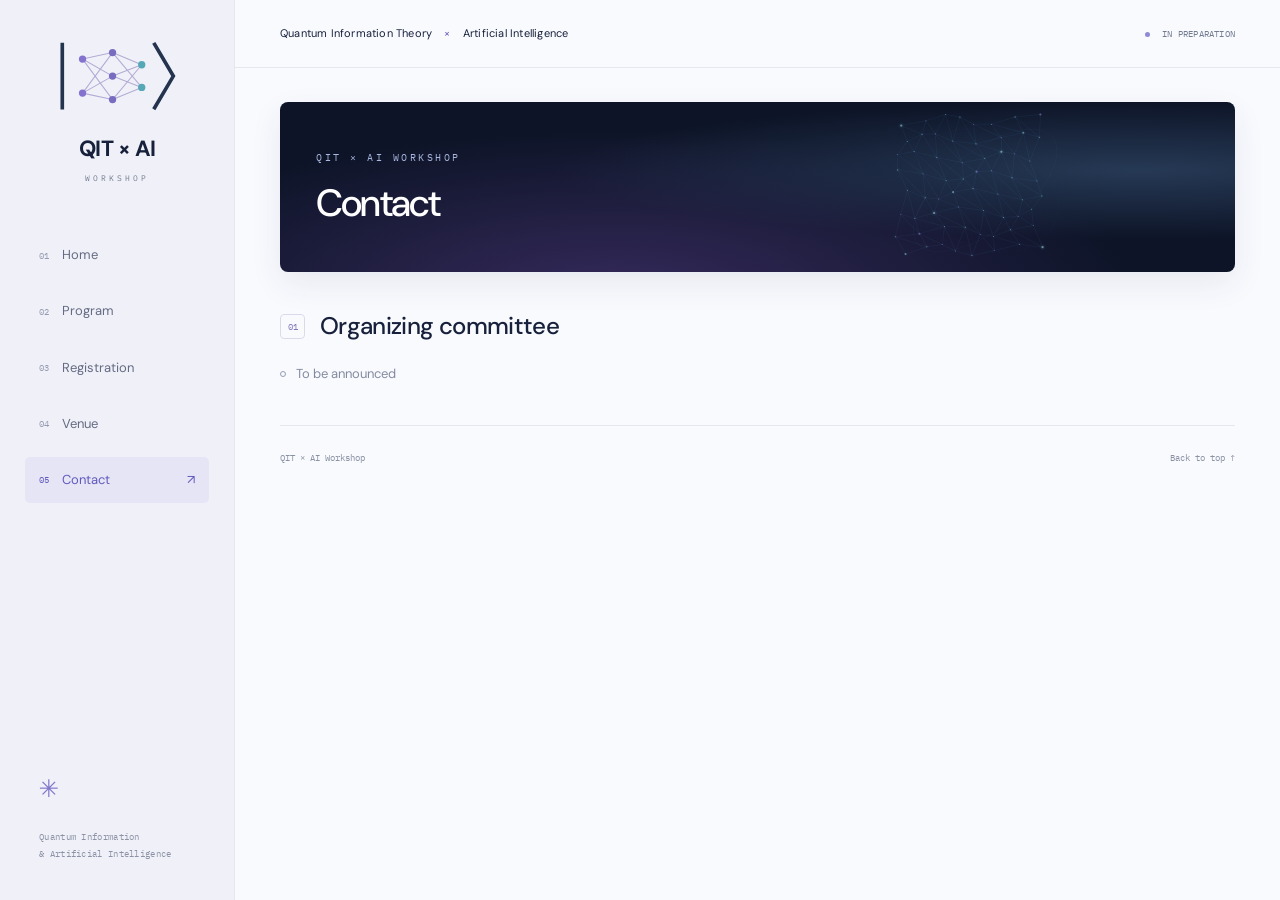
==== contact.html @ ed39ca90 "Redesign workshop site with ket logo and sidebar navigation" ====
<!doctype html>
<html lang="en">
  <head>
    <meta charset="utf-8" />
    <meta name="viewport" content="width=device-width, initial-scale=1" />
    <title>Contact — QIT × AI</title>
    <meta
      name="description"
      content="An online workshop on Quantum Information Theory in the age of AI. Dates to be announced."
    />
    <link rel="icon" href="assets/logo.svg" type="image/svg+xml" />
    <link rel="preconnect" href="https://fonts.googleapis.com" />
    <link rel="preconnect" href="https://fonts.gstatic.com" crossorigin />
    <link
      href="https://fonts.googleapis.com/css2?family=DM+Sans:wght@400;500;600;700&family=IBM+Plex+Mono:wght@400;500&display=swap"
      rel="stylesheet"
    />
    <link rel="stylesheet" href="css/styles.css" />
  </head>
  <body>
    <a class="skip-link" href="#main">Skip to content</a>
    <aside class="sidebar">
      <a class="brand" href="index.html" aria-label="QIT × AI home"
        ><img src="assets/logo.svg" alt="" width="126" height="77" /><span
          >QIT × AI<span class="brand-caption">WORKSHOP</span></span
        ></a
      >
      <nav aria-label="Primary">
        <a href="index.html"
          ><span class="nav-index">01</span>Home<span class="nav-arrow"
            >↗</span
          ></a
        ><a href="program.html"
          ><span class="nav-index">02</span>Program<span class="nav-arrow"
            >↗</span
          ></a
        ><a href="register.html"
          ><span class="nav-index">03</span>Registration<span class="nav-arrow"
            >↗</span
          ></a
        ><a href="venue.html"
          ><span class="nav-index">04</span>Venue<span class="nav-arrow"
            >↗</span
          ></a
        ><a href="contact.html" aria-current="page"
          ><span class="nav-index">05</span>Contact<span class="nav-arrow"
            >↗</span
          ></a
        >
      </nav>
      <div class="sidebar-bottom">
        <span class="tiny-orbit" aria-hidden="true">✳</span>Quantum
        Information<br />&amp; Artificial Intelligence
      </div>
    </aside>
    <div class="page-shell">
      <header class="topbar">
        <span
          >Quantum Information Theory
          <span class="top-cross">×</span> Artificial Intelligence</span
        ><span class="top-status"><i></i> In preparation</span>
      </header>
      <main id="main">
        <section class="hero subhero">
          <div class="hero-content">
            <p class="eyebrow">QIT × AI WORKSHOP</p>
            <h1>Contact</h1>
          </div>
          <svg
            class="network"
            viewBox="0 0 650 500"
            fill="none"
            aria-hidden="true"
          >
            <defs>
              <linearGradient id="wire">
                <stop stop-color="#7583f3" />
                <stop offset="1" stop-color="#5de7ed" />
              </linearGradient>
            </defs>
            <g class="network-lines">
              <path d="M125.0 66.0L194.1 52.7" />
              <path d="M125.0 66.0L142.0 110.6" />
              <path d="M125.0 66.0L183.3 90.2" />
              <path d="M194.1 52.7L249.4 34.9" />
              <path d="M194.1 52.7L183.3 90.2" />
              <path d="M194.1 52.7L220.6 89.3" />
              <path d="M249.4 34.9L289.5 42.2" />
              <path d="M249.4 34.9L220.6 89.3" />
              <path d="M249.4 34.9L269.3 109.5" />
              <path d="M289.5 42.2L327.4 62.4" />
              <path d="M289.5 42.2L269.3 109.5" />
              <path d="M289.5 42.2L334.3 117.2" />
              <path d="M327.4 62.4L377.7 62.1" />
              <path d="M327.4 62.4L334.3 117.2" />
              <path d="M327.4 62.4L405.4 99.7" />
              <path d="M377.7 62.1L444.0 41.7" />
              <path d="M377.7 62.1L405.4 99.7" />
              <path d="M377.7 62.1L467.0 86.0" />
              <path d="M444.0 41.7L514.8 35.1" />
              <path d="M444.0 41.7L467.0 86.0" />
              <path d="M444.0 41.7L512.0 98.9" />
              <path d="M514.8 35.1L512.0 98.9" />
              <path d="M142.0 110.6L183.3 90.2" />
              <path d="M142.0 110.6L114.0 147.3" />
              <path d="M142.0 110.6L161.1 138.5" />
              <path d="M183.3 90.2L220.6 89.3" />
              <path d="M183.3 90.2L161.1 138.5" />
              <path d="M183.3 90.2L224.6 155.4" />
              <path d="M220.6 89.3L269.3 109.5" />
              <path d="M220.6 89.3L224.6 155.4" />
              <path d="M220.6 89.3L295.9 169.9" />
              <path d="M269.3 109.5L334.3 117.2" />
              <path d="M269.3 109.5L295.9 169.9" />
              <path d="M269.3 109.5L359.0 158.0" />
              <path d="M334.3 117.2L405.4 99.7" />
              <path d="M334.3 117.2L359.0 158.0" />
              <path d="M334.3 117.2L405.5 139.4" />
              <path d="M405.4 99.7L467.0 86.0" />
              <path d="M405.4 99.7L405.5 139.4" />
              <path d="M405.4 99.7L442.4 145.0" />
              <path d="M467.0 86.0L512.0 98.9" />
              <path d="M467.0 86.0L442.4 145.0" />
              <path d="M467.0 86.0L485.3 165.5" />
              <path d="M512.0 98.9L485.3 165.5" />
              <path d="M114.0 147.3L161.1 138.5" />
              <path d="M114.0 147.3L115.1 190.2" />
              <path d="M114.0 147.3L186.3 201.1" />
              <path d="M161.1 138.5L224.6 155.4" />
              <path d="M161.1 138.5L186.3 201.1" />
              <path d="M161.1 138.5L250.8 220.2" />
              <path d="M224.6 155.4L295.9 169.9" />
              <path d="M224.6 155.4L250.8 220.2" />
              <path d="M224.6 155.4L298.9 215.7" />
              <path d="M295.9 169.9L359.0 158.0" />
              <path d="M295.9 169.9L298.9 215.7" />
              <path d="M295.9 169.9L336.1 195.1" />
              <path d="M359.0 158.0L405.5 139.4" />
              <path d="M359.0 158.0L336.1 195.1" />
              <path d="M359.0 158.0L377.8 192.6" />
              <path d="M405.5 139.4L442.4 145.0" />
              <path d="M405.5 139.4L377.8 192.6" />
              <path d="M405.5 139.4L435.3 212.3" />
              <path d="M442.4 145.0L485.3 165.5" />
              <path d="M442.4 145.0L435.3 212.3" />
              <path d="M442.4 145.0L505.4 221.6" />
              <path d="M485.3 165.5L505.4 221.6" />
              <path d="M115.1 190.2L186.3 201.1" />
              <path d="M115.1 190.2L142.4 247.5" />
              <path d="M115.1 190.2L192.2 268.2" />
              <path d="M186.3 201.1L250.8 220.2" />
              <path d="M186.3 201.1L192.2 268.2" />
              <path d="M186.3 201.1L229.9 271.9" />
              <path d="M250.8 220.2L298.9 215.7" />
              <path d="M250.8 220.2L229.9 271.9" />
              <path d="M250.8 220.2L270.4 252.6" />
              <path d="M298.9 215.7L336.1 195.1" />
              <path d="M298.9 215.7L270.4 252.6" />
              <path d="M298.9 215.7L326.2 242.2" />
              <path d="M336.1 195.1L377.8 192.6" />
              <path d="M336.1 195.1L326.2 242.2" />
              <path d="M336.1 195.1L395.6 258.1" />
              <path d="M377.8 192.6L435.3 212.3" />
              <path d="M377.8 192.6L395.6 258.1" />
              <path d="M377.8 192.6L464.5 273.8" />
              <path d="M435.3 212.3L505.4 221.6" />
              <path d="M435.3 212.3L464.5 273.8" />
              <path d="M435.3 212.3L519.1 263.3" />
              <path d="M505.4 221.6L519.1 263.3" />
              <path d="M142.4 247.5L192.2 268.2" />
              <path d="M142.4 247.5L123.6 314.5" />
              <path d="M142.4 247.5L163.2 325.9" />
              <path d="M192.2 268.2L229.9 271.9" />
              <path d="M192.2 268.2L163.2 325.9" />
              <path d="M192.2 268.2L217.2 310.9" />
              <path d="M229.9 271.9L270.4 252.6" />
              <path d="M229.9 271.9L217.2 310.9" />
              <path d="M229.9 271.9L285.8 294.4" />
              <path d="M270.4 252.6L326.2 242.2" />
              <path d="M270.4 252.6L285.8 294.4" />
              <path d="M270.4 252.6L355.5 303.8" />
              <path d="M326.2 242.2L395.6 258.1" />
              <path d="M326.2 242.2L355.5 303.8" />
              <path d="M326.2 242.2L411.8 323.5" />
              <path d="M395.6 258.1L464.5 273.8" />
              <path d="M395.6 258.1L411.8 323.5" />
              <path d="M395.6 258.1L452.7 320.8" />
              <path d="M464.5 273.8L519.1 263.3" />
              <path d="M464.5 273.8L452.7 320.8" />
              <path d="M464.5 273.8L490.2 300.2" />
              <path d="M519.1 263.3L490.2 300.2" />
              <path d="M123.6 314.5L163.2 325.9" />
              <path d="M123.6 314.5L108.5 377.4" />
              <path d="M123.6 314.5L176.0 369.0" />
              <path d="M163.2 325.9L217.2 310.9" />
              <path d="M163.2 325.9L176.0 369.0" />
              <path d="M163.2 325.9L246.3 349.0" />
              <path d="M217.2 310.9L285.8 294.4" />
              <path d="M217.2 310.9L246.3 349.0" />
              <path d="M217.2 310.9L304.4 350.6" />
              <path d="M285.8 294.4L355.5 303.8" />
              <path d="M285.8 294.4L304.4 350.6" />
              <path d="M285.8 294.4L346.5 371.1" />
              <path d="M355.5 303.8L411.8 323.5" />
              <path d="M355.5 303.8L346.5 371.1" />
              <path d="M355.5 303.8L383.5 376.5" />
              <path d="M411.8 323.5L452.7 320.8" />
              <path d="M411.8 323.5L383.5 376.5" />
              <path d="M411.8 323.5L431.1 357.8" />
              <path d="M452.7 320.8L490.2 300.2" />
              <path d="M452.7 320.8L431.1 357.8" />
              <path d="M452.7 320.8L495.2 346.1" />
              <path d="M490.2 300.2L495.2 346.1" />
              <path d="M108.5 377.4L176.0 369.0" />
              <path d="M108.5 377.4L137.1 426.1" />
              <path d="M108.5 377.4L196.8 405.7" />
              <path d="M176.0 369.0L246.3 349.0" />
              <path d="M176.0 369.0L196.8 405.7" />
              <path d="M176.0 369.0L240.1 399.1" />
              <path d="M246.3 349.0L304.4 350.6" />
              <path d="M246.3 349.0L240.1 399.1" />
              <path d="M246.3 349.0L277.0 417.2" />
              <path d="M304.4 350.6L346.5 371.1" />
              <path d="M304.4 350.6L277.0 417.2" />
              <path d="M304.4 350.6L323.0 430.0" />
              <path d="M346.5 371.1L383.5 376.5" />
              <path d="M346.5 371.1L323.0 430.0" />
              <path d="M346.5 371.1L385.6 416.2" />
              <path d="M383.5 376.5L431.1 357.8" />
              <path d="M383.5 376.5L385.6 416.2" />
              <path d="M383.5 376.5L456.8 398.8" />
              <path d="M431.1 357.8L495.2 346.1" />
              <path d="M431.1 357.8L456.8 398.8" />
              <path d="M431.1 357.8L520.9 406.6" />
              <path d="M495.2 346.1L520.9 406.6" />
              <path d="M137.1 426.1L196.8 405.7" />
              <path d="M196.8 405.7L240.1 399.1" />
              <path d="M240.1 399.1L277.0 417.2" />
              <path d="M277.0 417.2L323.0 430.0" />
              <path d="M323.0 430.0L385.6 416.2" />
              <path d="M385.6 416.2L456.8 398.8" />
              <path d="M456.8 398.8L520.9 406.6" />
            </g>
            <g>
              <circle cx="125.0" cy="66.0" r="3" class="node n0" />
              <circle cx="194.1" cy="52.7" r="1.5" class="node n1" />
              <circle cx="249.4" cy="34.9" r="1.5" class="node n2" />
              <circle cx="289.5" cy="42.2" r="1.5" class="node n0" />
              <circle cx="327.4" cy="62.4" r="1.5" class="node n1" />
              <circle cx="377.7" cy="62.1" r="1.5" class="node n2" />
              <circle cx="444.0" cy="41.7" r="1.5" class="node n0" />
              <circle cx="514.8" cy="35.1" r="3" class="node n1" />
              <circle cx="142.0" cy="110.6" r="1.5" class="node n2" />
              <circle cx="183.3" cy="90.2" r="1.5" class="node n0" />
              <circle cx="220.6" cy="89.3" r="1.5" class="node n1" />
              <circle cx="269.3" cy="109.5" r="1.5" class="node n2" />
              <circle cx="334.3" cy="117.2" r="1.5" class="node n0" />
              <circle cx="405.4" cy="99.7" r="1.5" class="node n1" />
              <circle cx="467.0" cy="86.0" r="3" class="node n2" />
              <circle cx="512.0" cy="98.9" r="1.5" class="node n0" />
              <circle cx="114.0" cy="147.3" r="1.5" class="node n1" />
              <circle cx="161.1" cy="138.5" r="1.5" class="node n2" />
              <circle cx="224.6" cy="155.4" r="1.5" class="node n0" />
              <circle cx="295.9" cy="169.9" r="1.5" class="node n1" />
              <circle cx="359.0" cy="158.0" r="1.5" class="node n2" />
              <circle cx="405.5" cy="139.4" r="3" class="node n0" />
              <circle cx="442.4" cy="145.0" r="1.5" class="node n1" />
              <circle cx="485.3" cy="165.5" r="1.5" class="node n2" />
              <circle cx="115.1" cy="190.2" r="1.5" class="node n0" />
              <circle cx="186.3" cy="201.1" r="1.5" class="node n1" />
              <circle cx="250.8" cy="220.2" r="1.5" class="node n2" />
              <circle cx="298.9" cy="215.7" r="1.5" class="node n0" />
              <circle cx="336.1" cy="195.1" r="3" class="node n1" />
              <circle cx="377.8" cy="192.6" r="1.5" class="node n2" />
              <circle cx="435.3" cy="212.3" r="1.5" class="node n0" />
              <circle cx="505.4" cy="221.6" r="1.5" class="node n1" />
              <circle cx="142.4" cy="247.5" r="1.5" class="node n2" />
              <circle cx="192.2" cy="268.2" r="1.5" class="node n0" />
              <circle cx="229.9" cy="271.9" r="1.5" class="node n1" />
              <circle cx="270.4" cy="252.6" r="3" class="node n2" />
              <circle cx="326.2" cy="242.2" r="1.5" class="node n0" />
              <circle cx="395.6" cy="258.1" r="1.5" class="node n1" />
              <circle cx="464.5" cy="273.8" r="1.5" class="node n2" />
              <circle cx="519.1" cy="263.3" r="1.5" class="node n0" />
              <circle cx="123.6" cy="314.5" r="1.5" class="node n1" />
              <circle cx="163.2" cy="325.9" r="1.5" class="node n2" />
              <circle cx="217.2" cy="310.9" r="3" class="node n0" />
              <circle cx="285.8" cy="294.4" r="1.5" class="node n1" />
              <circle cx="355.5" cy="303.8" r="1.5" class="node n2" />
              <circle cx="411.8" cy="323.5" r="1.5" class="node n0" />
              <circle cx="452.7" cy="320.8" r="1.5" class="node n1" />
              <circle cx="490.2" cy="300.2" r="1.5" class="node n2" />
              <circle cx="108.5" cy="377.4" r="1.5" class="node n0" />
              <circle cx="176.0" cy="369.0" r="3" class="node n1" />
              <circle cx="246.3" cy="349.0" r="1.5" class="node n2" />
              <circle cx="304.4" cy="350.6" r="1.5" class="node n0" />
              <circle cx="346.5" cy="371.1" r="1.5" class="node n1" />
              <circle cx="383.5" cy="376.5" r="1.5" class="node n2" />
              <circle cx="431.1" cy="357.8" r="1.5" class="node n0" />
              <circle cx="495.2" cy="346.1" r="1.5" class="node n1" />
              <circle cx="137.1" cy="426.1" r="3" class="node n2" />
              <circle cx="196.8" cy="405.7" r="1.5" class="node n0" />
              <circle cx="240.1" cy="399.1" r="1.5" class="node n1" />
              <circle cx="277.0" cy="417.2" r="1.5" class="node n2" />
              <circle cx="323.0" cy="430.0" r="1.5" class="node n0" />
              <circle cx="385.6" cy="416.2" r="1.5" class="node n1" />
              <circle cx="456.8" cy="398.8" r="1.5" class="node n2" />
              <circle cx="520.9" cy="406.6" r="3" class="node n0" />
            </g>
            <ellipse
              cx="360"
              cy="248"
              rx="240"
              ry="110"
              transform="rotate(-38 360 248)"
              class="network-orbit"
            />
            <ellipse
              cx="360"
              cy="248"
              rx="215"
              ry="160"
              transform="rotate(26 360 248)"
              class="network-orbit second"
            />
          </svg>
        </section>
        <section class="section">
          <div class="section-title">
            <span class="section-index">01</span>
            <h2>Organizing committee</h2>
          </div>
          <p class="pending">
            <span class="pending-dot"></span>To be announced
          </p>
        </section>
      </main>
      <footer>
        <span>QIT × AI Workshop</span><a href="#main">Back to top ↑</a>
      </footer>
    </div>
    <script src="js/main.js"></script>
  </body>
</html>
---- css/styles.css ----
:root {
  --ink: #18213c;
  --muted: #737c91;
  --purple: #6259bd;
  --line: #e5e7ef;
  --sans: "DM Sans", Arial, sans-serif;
  --mono: "IBM Plex Mono", monospace;
}
* {
  box-sizing: border-box;
}
html {
  scroll-padding-top: 85px;
}
body {
  margin: 0;
  background: #f9fafe;
  color: var(--ink);
  font: 15px/1.7 var(--sans);
  -webkit-font-smoothing: antialiased;
}
a {
  color: inherit;
  text-decoration: none;
}
a:focus-visible {
  outline: 3px solid #8578ed;
  outline-offset: 5px;
}
::selection {
  background: #c9c4fa;
  color: #131c37;
}
h1,
h2,
h3,
p {
  margin: 0;
}
h1,
h2,
h3 {
  line-height: 1.2;
}
h2 {
  font-size: 24px;
  font-weight: 500;
  letter-spacing: -0.65px;
}
h3 {
  font-size: 17px;
  font-weight: 500;
  letter-spacing: -0.3px;
}
.skip-link {
  position: fixed;
  top: -100px;
  left: 20px;
  z-index: 50;
  background: var(--purple);
  color: white;
  padding: 12px;
}
.skip-link:focus {
  top: 10px;
}
.sidebar {
  position: fixed;
  inset: 0 auto 0 0;
  width: 235px;
  background: #f0f1f8;
  border-right: 1px solid var(--line);
  padding: 38px 25px;
  display: flex;
  flex-direction: column;
  z-index: 30;
}
.brand {
  display: flex;
  align-items: center;
  gap: 15px;
  flex-direction: column;
  font-size: 22px;
  font-weight: 700;
  letter-spacing: -0.5px;
  text-align: center;
}
.brand img {
  width: 90px;
  height: 90px;
}
.brand-caption {
  display: block;
  font: 8px/1.5 var(--mono);
  letter-spacing: 3px;
  margin-top: 5px;
  color: var(--muted);
}
nav {
  margin-top: 48px;
  display: flex;
  flex-direction: column;
  gap: 10px;
}
nav a {
  display: flex;
  align-items: center;
  gap: 13px;
  padding: 12px 14px;
  border-radius: 5px;
  font-size: 13px;
  color: #646b83;
}
.nav-index {
  font: 9px/1 var(--mono);
  color: #969bb1;
}
.nav-arrow {
  margin-left: auto;
  opacity: 0;
  color: var(--purple);
}
nav a[aria-current] {
  background: #e5e5f5;
  color: var(--purple);
}
nav a[aria-current] .nav-index {
  color: var(--purple);
}
nav a[aria-current] .nav-arrow,
nav a:hover .nav-arrow {
  opacity: 1;
}
nav a:hover {
  background: #e9eaf4;
}
.sidebar-bottom {
  font: 9px/1.9 var(--mono);
  color: #8c93a6;
  letter-spacing: 0.3px;
  margin-top: auto;
  padding-left: 14px;
}
.tiny-orbit {
  display: block;
  color: #8177ca;
  font-size: 32px;
  margin-bottom: 12px;
}
.page-shell {
  margin-left: 235px;
}
.topbar {
  height: 68px;
  border-bottom: 1px solid var(--line);
  display: flex;
  align-items: center;
  justify-content: space-between;
  padding: 0 45px;
  font-size: 11px;
  letter-spacing: 0.2px;
  background: #f9fafe;
  gap: 20px;
}
.top-cross {
  color: var(--purple);
  padding-inline: 9px;
}
.top-status {
  color: var(--muted);
  font: 9px/1.5 var(--mono);
  white-space: nowrap;
  text-transform: uppercase;
}
.top-status i,
.hero-meta i {
  display: inline-block;
  width: 5px;
  height: 5px;
  border-radius: 50%;
  background: #8f89d6;
  margin-right: 7px;
  vertical-align: middle;
}
main {
  max-width: 1400px;
  margin: auto;
  padding: 34px 45px 0;
}
.hero {
  position: relative;
  isolation: isolate;
  overflow: hidden;
  min-height: 460px;
  border-radius: 8px;
  background:
    radial-gradient(ellipse at 90% 40%, #263955 0, transparent 48%),
    radial-gradient(ellipse at 35% 110%, #34295a 0, transparent 60%), #0d1427;
  color: #fff;
  box-shadow: 0 12px 32px #1b2b5615;
  display: flex;
  align-items: center;
  padding: 54px 45px;
}
.hero:after {
  content: "";
  position: absolute;
  inset: 0;
  z-index: -1;
  background-image: radial-gradient(#a7c9ff55 0.65px, transparent 0.65px);
  background-size: 36px 36px;
  opacity: 0.18;
  mask-image: linear-gradient(to right, transparent, #000);
}
.hero-content {
  position: relative;
  z-index: 2;
}
.eyebrow {
  font: 10px/1.5 var(--mono);
  letter-spacing: 2.5px;
  color: #a9b8e0;
  margin-bottom: 27px;
}
h1 {
  font-size: clamp(34px, 3.5vw, 58px);
  line-height: 1.13;
  letter-spacing: -1.8px;
  font-weight: 500;
}
h1 > span {
  background: linear-gradient(100deg, #b9b6ff, #8bd9ee);
  background-clip: text;
  -webkit-background-clip: text;
  color: transparent;
}
.hero-meta {
  display: flex;
  gap: 22px;
  margin-top: 27px;
  color: #b9c5dc;
  font: 10px/1.5 var(--mono);
}
.hero-meta > span + span {
  border-left: 1px solid #7788aa50;
  padding-left: 22px;
}
.hero-meta i {
  background: #7fe1e3;
  box-shadow: 0 0 9px #77e1ea;
}
.hero-link {
  display: inline-flex;
  gap: 60px;
  align-items: center;
  border: 1px solid #8a97ba65;
  border-radius: 4px;
  padding: 10px 17px;
  margin-top: 30px;
  font-size: 12px;
  background: #ffffff08;
}
.hero-link:hover {
  background: #ffffff18;
  border-color: #acbeed;
}
.hero-link span {
  font-size: 19px;
  line-height: 1;
}
.network {
  position: absolute;
  width: 63%;
  height: 105%;
  right: -10%;
  top: 0;
  z-index: 0;
  opacity: 0.7;
  mask-image: linear-gradient(to right, transparent 0, #000 38%);
}
.network-lines {
  stroke: url(#wire);
  stroke-width: 0.7;
  opacity: 0.48;
}
.node {
  fill: #90e7f2;
}
.node.n0 {
  filter: drop-shadow(0 0 4px #6ddef6);
  fill: #d2fbff;
}
.node.n1 {
  fill: #9c9bff;
}
.network-orbit {
  stroke: #a0a6fc;
  stroke-width: 0.65;
  opacity: 0.25;
}
.network-orbit.second {
  stroke: #70e2df;
  stroke-dasharray: 2 8;
  opacity: 0.45;
}
.hero-coordinate {
  position: absolute;
  right: 28px;
  bottom: 25px;
  font: 12px/1 var(--mono);
  color: #a0b5e6;
  letter-spacing: 3px;
  opacity: 0.6;
}
.section {
  padding: 40px 0;
  border-bottom: 1px solid var(--line);
}
.section-title {
  display: flex;
  gap: 15px;
  align-items: center;
  margin-bottom: 22px;
}
.section-index {
  font: 9px/1.5 var(--mono);
  color: #8279bc;
  border: 1px solid #ddd9ed;
  border-radius: 4px;
  width: 25px;
  height: 25px;
  display: grid;
  place-items: center;
}
.about {
  display: grid;
  grid-template-columns: 1fr 1.55fr;
  gap: 30px;
  align-items: start;
  padding-block: 42px;
}
.about .section-title {
  margin: 0;
}
.about p {
  max-width: 650px;
  color: #606b83;
  font-size: 14px;
  line-height: 1.9;
}
.topic-grid {
  display: grid;
  grid-template-columns: repeat(3, minmax(0, 1fr));
  gap: 16px;
}
.topic-grid article {
  background: linear-gradient(145deg, #fff, #f1f2fb);
  border: 1px solid #e4e6f1;
  border-radius: 6px;
  padding: 23px;
  position: relative;
  overflow: hidden;
  transition:
    transform 0.25s,
    box-shadow 0.25s,
    border-color 0.25s;
}
.topic-grid article:hover {
  transform: translateY(-4px);
  box-shadow: 0 12px 26px #35376b0e;
  border-color: #c6c1e9;
}
.topic-icon {
  display: flex;
  align-items: center;
  justify-content: center;
  width: 44px;
  height: 44px;
  background: #edeafa;
  color: #7262bc;
  border-radius: 7px;
  font:
    32px/1 Georgia,
    serif;
  margin-bottom: 24px;
}
.topic-grid article:nth-child(2) .topic-icon {
  background: #e5f2f6;
  color: #448eaa;
}
.topic-grid article:nth-child(3) .topic-icon {
  background: #e7ecfa;
  color: #5469af;
}
.topic-icon.infinity {
  font-size: 37px;
}
.topic-sub {
  display: block;
  margin-top: 8px;
  font-size: 11px;
  color: #7b8399;
}
.people-grid {
  display: grid;
  grid-template-columns: 1fr 1fr;
  gap: 35px;
}
.people-grid h2 {
  font-size: 21px;
}
.pending {
  display: flex;
  align-items: center;
  gap: 10px;
  color: #838ba0;
  font-size: 13px;
}
.pending-dot {
  display: inline-block;
  width: 6px;
  height: 6px;
  border: 1px solid #969cb5;
  border-radius: 50%;
}
.people {
  padding-block: 34px 42px;
}
.subhero {
  min-height: 280px;
}
.subhero h1 {
  font-size: 56px;
}
.subhero .network {
  right: 0;
  width: 55%;
  opacity: 0.5;
}
.hero-summary {
  font-size: 13px;
  color: #a4b3d1;
  margin-top: 20px;
}
.empty-state {
  border: 1px dashed #d9dce9;
  border-radius: 8px;
  background: #f2f3fa;
  padding: 45px;
  text-align: center;
  color: #8a91a5;
}
.empty-symbol {
  display: block;
  font-size: 26px;
  color: #867ac0;
  margin-bottom: 10px;
}
.empty-state p {
  font-size: 14px;
}
.detail-list > div {
  display: flex;
  justify-content: space-between;
  gap: 30px;
  padding: 18px 0;
  border-bottom: 1px solid var(--line);
  font-size: 14px;
}
.detail-list > div:last-child {
  border: 0;
}
.detail-list > div > span:last-child {
  font-size: 12px;
  color: var(--muted);
}
footer {
  max-width: 1400px;
  padding: 25px 45px;
  margin: auto;
  display: flex;
  justify-content: space-between;
  color: #8a91a3;
  font: 9px/1.6 var(--mono);
}
footer a:hover {
  color: var(--purple);
}
.motion-enabled .hero-content {
  animation: enter 0.65s ease-out;
}
.motion-enabled .network {
  animation: enter 1.2s ease-out;
}
@keyframes enter {
  from {
    opacity: 0;
    transform: translateY(10px);
  }
  to {
    opacity: 1;
    transform: translateY(0);
  }
}
@media (min-width: 1600px) {
  .hero {
    min-height: 520px;
  }
  h1 {
    font-size: 64px;
  }
}
@media (max-width: 1150px) {
  .sidebar {
    width: 195px;
    padding-inline: 18px;
  }
  .page-shell {
    margin-left: 195px;
  }
  main {
    padding: 25px 28px 0;
  }
  .topbar {
    padding-inline: 28px;
  }
  .hero {
    padding: 40px 30px;
    min-height: 420px;
  }
  .about {
    grid-template-columns: 1fr;
    gap: 18px;
  }
  .topic-grid article {
    padding: 20px 16px;
  }
  .topic-grid h3 {
    font-size: 15px;
  }
  .people-grid h2 {
    font-size: 18px;
  }
  footer {
    padding-inline: 28px;
  }
}
@media (max-width: 800px) {
  .sidebar {
    position: relative;
    width: 100%;
    padding: 14px 24px;
    flex-direction: row;
    align-items: center;
    justify-content: space-between;
    gap: 20px;
    border-right: 0;
    border-bottom: 1px solid var(--line);
  }
  .brand {
    flex-direction: row;
    text-align: left;
    font-size: 17px;
    gap: 10px;
  }
  .brand img {
    width: 53px;
    height: 53px;
  }
  .brand-caption {
    font-size: 6px;
    letter-spacing: 2px;
    margin-top: 2px;
  }
  nav {
    flex-direction: row;
    margin: 0;
    gap: 5px;
  }
  nav a {
    padding: 9px 10px;
    font-size: 11px;
    gap: 0;
  }
  .nav-index,
  .nav-arrow,
  .sidebar-bottom {
    display: none;
  }
  .page-shell {
    margin: 0;
  }
  .topbar {
    height: 42px;
    font-size: 9px;
  }
  .top-status {
    font-size: 8px;
  }
  .hero {
    min-height: 400px;
  }
  h1 {
    font-size: 44px;
  }
  .network {
    width: 70%;
    right: -17%;
    opacity: 0.5;
  }
  .hero-content {
    max-width: 100%;
  }
  .topic-grid {
    gap: 10px;
  }
  .topic-sub {
    font-size: 10px;
  }
  .people-grid {
    gap: 20px;
  }
}
@media (max-width: 560px) {
  .sidebar {
    padding: 12px 16px;
    gap: 12px;
    flex-wrap: wrap;
  }
  .brand img {
    width: 48px;
    height: 48px;
  }
  .brand {
    font-size: 16px;
  }
  .brand-caption {
    font-size: 6px;
  }
  nav a {
    font-size: 10px;
    padding: 9px 7px;
  }
  .topbar {
    padding-inline: 18px;
  }
  .topbar > span:first-child {
    font-size: 8px;
  }
  .top-cross {
    padding-inline: 3px;
  }
  .top-status {
    display: none;
  }
  main {
    padding: 17px 16px 0;
  }
  .hero {
    min-height: 370px;
    padding: 34px 24px;
    border-radius: 8px;
    align-items: start;
  }
  .eyebrow {
    font-size: 8px;
    letter-spacing: 2px;
    margin-bottom: 25px;
  }
  h1 {
    font-size: clamp(29px, 7.6vw, 42px);
    letter-spacing: -1px;
  }
  .network {
    width: 95%;
    height: 90%;
    top: 30%;
    right: -30%;
    opacity: 0.35;
    mask-image: linear-gradient(to right, transparent, #000 70%);
  }
  .hero-meta {
    font-size: 9px;
    gap: 15px;
    margin-top: 24px;
  }
  .hero-meta > span + span {
    padding-left: 15px;
  }
  .hero-link {
    font-size: 11px;
    margin-top: 25px;
  }
  .hero-coordinate {
    font-size: 9px;
    right: 17px;
    bottom: 20px;
  }
  .section {
    padding-block: 30px;
  }
  .section-title {
    gap: 11px;
    margin-bottom: 19px;
  }
  h2 {
    font-size: 21px;
  }
  .about {
    gap: 15px;
  }
  .about p {
    font-size: 13px;
  }
  .topic-grid {
    grid-template-columns: 1fr;
    gap: 12px;
  }
  .topic-grid article {
    padding: 20px 20px 20px 85px;
    min-height: 95px;
    display: flex;
    flex-direction: column;
    justify-content: center;
  }
  .topic-icon {
    position: absolute;
    left: 20px;
    top: 24px;
    width: 43px;
    height: 43px;
    margin: 0;
  }
  .topic-grid h3 {
    font-size: 16px;
  }
  .topic-sub {
    font-size: 11px;
    margin-top: 5px;
  }
  .people-grid {
    grid-template-columns: 1fr;
    gap: 0;
  }
  .people-grid h2 {
    font-size: 21px;
  }
  .subhero {
    min-height: 230px;
    align-items: center;
  }
  .subhero h1 {
    font-size: 42px;
  }
  .subhero .eyebrow {
    margin-bottom: 20px;
  }
  .hero-summary {
    font-size: 11px;
    max-width: 260px;
  }
  .subhero .network {
    width: 90%;
    right: -20%;
    top: 0;
    height: 100%;
  }
  .empty-state {
    padding: 32px;
  }
  .detail-list > div {
    font-size: 13px;
  }
  footer {
    padding: 23px 16px;
    font-size: 8px;
  }
}
@media (max-width: 370px) {
  .sidebar {
    gap: 8px;
  }
  nav {
    width: 100%;
    justify-content: space-between;
    border-top: 1px solid var(--line);
    padding-top: 6px;
  }
  nav a {
    padding: 8px 14px;
  }
  .hero {
    padding-inline: 20px;
  }
  .hero h1 {
    font-size: 28px;
  }
}
@media (prefers-reduced-motion: reduce) {
  *,
  *::before,
  *::after {
    animation: none !important;
    transition: none !important;
    scroll-behavior: auto !important;
  }
}

/* Selected ket/network identity and compact page headers. */
.brand img {
  width: 126px;
  height: 77px;
}
.hero {
  min-height: 300px;
  padding: 30px 36px;
}
.hero h1 {
  font-size: clamp(32px, 2.8vw, 44px);
  line-height: 1.12;
}
.hero .eyebrow {
  margin-bottom: 17px;
}
.hero-meta {
  margin-top: 19px;
}
.hero-link {
  margin-top: 18px;
  padding: 7px 15px;
}
.subhero {
  min-height: 170px;
  padding-block: 27px;
}
.subhero h1 {
  font-size: 38px;
}
.hero-summary {
  margin-top: 12px;
}
@media (min-width: 1600px) {
  .hero {
    min-height: 330px;
  }
  .subhero {
    min-height: 180px;
  }
}
@media (max-width: 800px) {
  .brand img {
    width: 72px;
    height: 44px;
  }
  .sidebar {
    flex-wrap: wrap;
    gap: 12px;
  }
  nav {
    flex-wrap: wrap;
  }
  .hero {
    min-height: 270px;
  }
  .subhero {
    min-height: 160px;
  }
}
@media (max-width: 560px) {
  .brand img {
    width: 66px;
    height: 41px;
  }
  nav {
    width: 100%;
    justify-content: space-between;
    gap: 2px;
    border-top: 1px solid var(--line);
    padding-top: 5px;
  }
  nav a {
    padding: 8px 4px;
    font-size: 10px;
  }
  .hero {
    min-height: 250px;
    padding: 25px 22px;
  }
  .hero h1 {
    font-size: clamp(27px, 7.4vw, 36px);
  }
  .hero .eyebrow {
    margin-bottom: 15px;
  }
  .subhero {
    min-height: 140px;
  }
  .subhero h1 {
    font-size: 32px;
  }
  .hero-summary {
    font-size: 10px;
  }
  .hero-coordinate {
    display: none;
  }
}

/* Compact topics; homepage emphasis and confirmed participation details. */
.topic-grid {
  gap: 12px;
}
.topic-grid article {
  display: flex;
  flex-direction: row;
  align-items: center;
  gap: 14px;
  padding: 19px 18px;
  min-height: 82px;
}
.topic-icon {
  position: static;
  flex: 0 0 38px;
  width: 38px;
  height: 38px;
  margin: 0;
  border-radius: 7px;
}
.topic-icon svg {
  width: 24px;
  height: 24px;
}
.topic-grid h3 {
  font-size: 15px;
  line-height: 1.4;
}
.hero-home {
  min-height: 410px;
  padding: 38px 40px;
}
.hero-home h1 {
  font-size: clamp(36px, 3.3vw, 50px);
}
.hero-home .hero-meta {
  display: flex;
  flex-wrap: wrap;
  align-items: center;
  gap: 20px;
  margin-top: 25px;
}
.date-badge {
  display: flex;
  align-items: center;
  gap: 12px;
  padding: 13px 17px;
  border: 1px solid #9497db75;
  border-radius: 6px;
  background: #9297eb18;
}
.date-badge > svg {
  width: 25px;
  height: 25px;
  color: #a9c9f4;
  flex: none;
}
.date-badge small {
  display: block;
  color: #b7c2e3;
  font: 8px/1.4 var(--mono);
  letter-spacing: 1.4px;
  margin-bottom: 4px;
}
.date-badge strong {
  color: #f2f3ff;
  font: 500 18px/1.3 var(--sans);
}
.event-badges {
  display: flex;
  flex-direction: column;
  gap: 7px;
  font: 11px/1.4 var(--sans);
  color: #b5d7df;
}
.hero-home .hero-link {
  background: #dddafa;
  color: #242344;
  border-color: #dddafa;
  font-weight: 500;
  padding: 10px 18px;
}
.hero-home .hero-link:hover {
  background: #f1efff;
  border-color: #f1efff;
}
.detail-list > div > .confirmed-value {
  color: #5d539f;
  font-weight: 500;
}
@media (max-width: 1150px) {
  .topic-grid {
    grid-template-columns: repeat(2, minmax(0, 1fr));
  }
  .hero-home {
    padding: 32px;
  }
}
@media (max-width: 560px) {
  .topic-grid {
    grid-template-columns: 1fr;
    gap: 9px;
  }
  .topic-grid article {
    min-height: 67px;
    padding: 13px 16px;
    gap: 12px;
    justify-content: flex-start;
  }
  .topic-grid h3 {
    font-size: 14px;
  }
  .hero-home {
    min-height: 370px;
    padding: 27px 22px;
  }
  .hero-home h1 {
    font-size: clamp(27px, 7.4vw, 36px);
  }
  .hero-home .hero-meta {
    margin-top: 22px;
    gap: 14px;
  }
  .date-badge {
    padding: 11px 13px;
  }
  .date-badge strong {
    font-size: 16px;
  }
  .event-badges {
    flex-direction: row;
    flex-wrap: wrap;
    gap: 14px;
    width: 100%;
    font-size: 10px;
  }
  .detail-list > div {
    align-items: baseline;
    gap: 15px;
  }
  .detail-list > div > span:last-child {
    text-align: right;
  }
}

.about-copy p + p {
  margin-top: 18px;
}

/* Larger homepage title treatment. */
.hero-home {
  min-height: 480px;
  padding: 44px;
}
.hero-home h1 {
  font-size: clamp(42px, 3.9vw, 60px);
}
.hero-home .eyebrow {
  font-size: 11px;
}
.hero-home .date-badge strong {
  font-size: 20px;
}
.hero-home .date-badge small {
  font-size: 9px;
}
.hero-home .hero-link {
  font-size: 14px;
  padding: 12px 20px;
}
@media (max-width: 800px) {
  .hero-home {
    padding: 36px;
    min-height: 430px;
  }
  .hero-home h1 {
    font-size: clamp(38px, 5.8vw, 48px);
  }
}
@media (max-width: 560px) {
  .hero-home {
    padding: 30px 22px;
    min-height: 400px;
  }
  .hero-home h1 {
    font-size: clamp(29px, 8vw, 40px);
  }
  .hero-home .eyebrow {
    font-size: 9px;
  }
  .hero-home .date-badge strong {
    font-size: 18px;
  }
  .hero-home .date-badge small {
    font-size: 8px;
  }
  .hero-home .hero-link {
    font-size: 13px;
  }
}
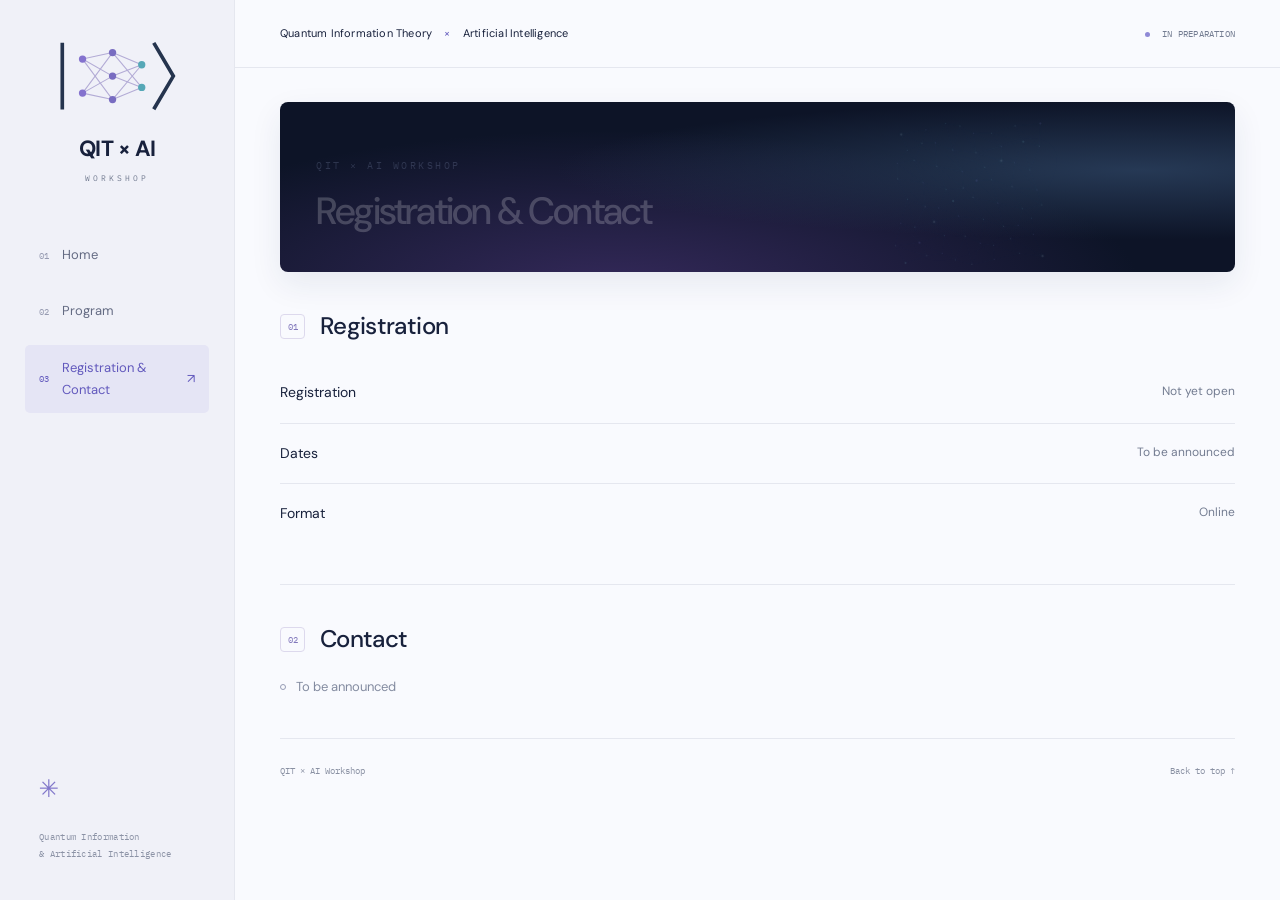
==== commit c02c418e: "Consolidate workshop navigation into three pages" ====
--- a/contact.html
+++ b/contact.html
@@ -3,342 +3,11 @@
   <head>
     <meta charset="utf-8" />
     <meta name="viewport" content="width=device-width, initial-scale=1" />
-    <title>Contact — QIT × AI</title>
-    <meta
-      name="description"
-      content="An online workshop on Quantum Information Theory in the age of AI. Dates to be announced."
-    />
-    <link rel="icon" href="assets/logo.svg" type="image/svg+xml" />
-    <link rel="preconnect" href="https://fonts.googleapis.com" />
-    <link rel="preconnect" href="https://fonts.gstatic.com" crossorigin />
-    <link
-      href="https://fonts.googleapis.com/css2?family=DM+Sans:wght@400;500;600;700&family=IBM+Plex+Mono:wght@400;500&display=swap"
-      rel="stylesheet"
-    />
-    <link rel="stylesheet" href="css/styles.css" />
+    <meta http-equiv="refresh" content="0; url=register.html#contact" />
+    <link rel="canonical" href="register.html#contact" />
+    <title>Registration &amp; Contact — QIT × AI</title>
   </head>
   <body>
-    <a class="skip-link" href="#main">Skip to content</a>
-    <aside class="sidebar">
-      <a class="brand" href="index.html" aria-label="QIT × AI home"
-        ><img src="assets/logo.svg" alt="" width="126" height="77" /><span
-          >QIT × AI<span class="brand-caption">WORKSHOP</span></span
-        ></a
-      >
-      <nav aria-label="Primary">
-        <a href="index.html"
-          ><span class="nav-index">01</span>Home<span class="nav-arrow"
-            >↗</span
-          ></a
-        ><a href="program.html"
-          ><span class="nav-index">02</span>Program<span class="nav-arrow"
-            >↗</span
-          ></a
-        ><a href="register.html"
-          ><span class="nav-index">03</span>Registration<span class="nav-arrow"
-            >↗</span
-          ></a
-        ><a href="venue.html"
-          ><span class="nav-index">04</span>Venue<span class="nav-arrow"
-            >↗</span
-          ></a
-        ><a href="contact.html" aria-current="page"
-          ><span class="nav-index">05</span>Contact<span class="nav-arrow"
-            >↗</span
-          ></a
-        >
-      </nav>
-      <div class="sidebar-bottom">
-        <span class="tiny-orbit" aria-hidden="true">✳</span>Quantum
-        Information<br />&amp; Artificial Intelligence
-      </div>
-    </aside>
-    <div class="page-shell">
-      <header class="topbar">
-        <span
-          >Quantum Information Theory
-          <span class="top-cross">×</span> Artificial Intelligence</span
-        ><span class="top-status"><i></i> In preparation</span>
-      </header>
-      <main id="main">
-        <section class="hero subhero">
-          <div class="hero-content">
-            <p class="eyebrow">QIT × AI WORKSHOP</p>
-            <h1>Contact</h1>
-          </div>
-          <svg
-            class="network"
-            viewBox="0 0 650 500"
-            fill="none"
-            aria-hidden="true"
-          >
-            <defs>
-              <linearGradient id="wire">
-                <stop stop-color="#7583f3" />
-                <stop offset="1" stop-color="#5de7ed" />
-              </linearGradient>
-            </defs>
-            <g class="network-lines">
-              <path d="M125.0 66.0L194.1 52.7" />
-              <path d="M125.0 66.0L142.0 110.6" />
-              <path d="M125.0 66.0L183.3 90.2" />
-              <path d="M194.1 52.7L249.4 34.9" />
-              <path d="M194.1 52.7L183.3 90.2" />
-              <path d="M194.1 52.7L220.6 89.3" />
-              <path d="M249.4 34.9L289.5 42.2" />
-              <path d="M249.4 34.9L220.6 89.3" />
-              <path d="M249.4 34.9L269.3 109.5" />
-              <path d="M289.5 42.2L327.4 62.4" />
-              <path d="M289.5 42.2L269.3 109.5" />
-              <path d="M289.5 42.2L334.3 117.2" />
-              <path d="M327.4 62.4L377.7 62.1" />
-              <path d="M327.4 62.4L334.3 117.2" />
-              <path d="M327.4 62.4L405.4 99.7" />
-              <path d="M377.7 62.1L444.0 41.7" />
-              <path d="M377.7 62.1L405.4 99.7" />
-              <path d="M377.7 62.1L467.0 86.0" />
-              <path d="M444.0 41.7L514.8 35.1" />
-              <path d="M444.0 41.7L467.0 86.0" />
-              <path d="M444.0 41.7L512.0 98.9" />
-              <path d="M514.8 35.1L512.0 98.9" />
-              <path d="M142.0 110.6L183.3 90.2" />
-              <path d="M142.0 110.6L114.0 147.3" />
-              <path d="M142.0 110.6L161.1 138.5" />
-              <path d="M183.3 90.2L220.6 89.3" />
-              <path d="M183.3 90.2L161.1 138.5" />
-              <path d="M183.3 90.2L224.6 155.4" />
-              <path d="M220.6 89.3L269.3 109.5" />
-              <path d="M220.6 89.3L224.6 155.4" />
-              <path d="M220.6 89.3L295.9 169.9" />
-              <path d="M269.3 109.5L334.3 117.2" />
-              <path d="M269.3 109.5L295.9 169.9" />
-              <path d="M269.3 109.5L359.0 158.0" />
-              <path d="M334.3 117.2L405.4 99.7" />
-              <path d="M334.3 117.2L359.0 158.0" />
-              <path d="M334.3 117.2L405.5 139.4" />
-              <path d="M405.4 99.7L467.0 86.0" />
-              <path d="M405.4 99.7L405.5 139.4" />
-              <path d="M405.4 99.7L442.4 145.0" />
-              <path d="M467.0 86.0L512.0 98.9" />
-              <path d="M467.0 86.0L442.4 145.0" />
-              <path d="M467.0 86.0L485.3 165.5" />
-              <path d="M512.0 98.9L485.3 165.5" />
-              <path d="M114.0 147.3L161.1 138.5" />
-              <path d="M114.0 147.3L115.1 190.2" />
-              <path d="M114.0 147.3L186.3 201.1" />
-              <path d="M161.1 138.5L224.6 155.4" />
-              <path d="M161.1 138.5L186.3 201.1" />
-              <path d="M161.1 138.5L250.8 220.2" />
-              <path d="M224.6 155.4L295.9 169.9" />
-              <path d="M224.6 155.4L250.8 220.2" />
-              <path d="M224.6 155.4L298.9 215.7" />
-              <path d="M295.9 169.9L359.0 158.0" />
-              <path d="M295.9 169.9L298.9 215.7" />
-              <path d="M295.9 169.9L336.1 195.1" />
-              <path d="M359.0 158.0L405.5 139.4" />
-              <path d="M359.0 158.0L336.1 195.1" />
-              <path d="M359.0 158.0L377.8 192.6" />
-              <path d="M405.5 139.4L442.4 145.0" />
-              <path d="M405.5 139.4L377.8 192.6" />
-              <path d="M405.5 139.4L435.3 212.3" />
-              <path d="M442.4 145.0L485.3 165.5" />
-              <path d="M442.4 145.0L435.3 212.3" />
-              <path d="M442.4 145.0L505.4 221.6" />
-              <path d="M485.3 165.5L505.4 221.6" />
-              <path d="M115.1 190.2L186.3 201.1" />
-              <path d="M115.1 190.2L142.4 247.5" />
-              <path d="M115.1 190.2L192.2 268.2" />
-              <path d="M186.3 201.1L250.8 220.2" />
-              <path d="M186.3 201.1L192.2 268.2" />
-              <path d="M186.3 201.1L229.9 271.9" />
-              <path d="M250.8 220.2L298.9 215.7" />
-              <path d="M250.8 220.2L229.9 271.9" />
-              <path d="M250.8 220.2L270.4 252.6" />
-              <path d="M298.9 215.7L336.1 195.1" />
-              <path d="M298.9 215.7L270.4 252.6" />
-              <path d="M298.9 215.7L326.2 242.2" />
-              <path d="M336.1 195.1L377.8 192.6" />
-              <path d="M336.1 195.1L326.2 242.2" />
-              <path d="M336.1 195.1L395.6 258.1" />
-              <path d="M377.8 192.6L435.3 212.3" />
-              <path d="M377.8 192.6L395.6 258.1" />
-              <path d="M377.8 192.6L464.5 273.8" />
-              <path d="M435.3 212.3L505.4 221.6" />
-              <path d="M435.3 212.3L464.5 273.8" />
-              <path d="M435.3 212.3L519.1 263.3" />
-              <path d="M505.4 221.6L519.1 263.3" />
-              <path d="M142.4 247.5L192.2 268.2" />
-              <path d="M142.4 247.5L123.6 314.5" />
-              <path d="M142.4 247.5L163.2 325.9" />
-              <path d="M192.2 268.2L229.9 271.9" />
-              <path d="M192.2 268.2L163.2 325.9" />
-              <path d="M192.2 268.2L217.2 310.9" />
-              <path d="M229.9 271.9L270.4 252.6" />
-              <path d="M229.9 271.9L217.2 310.9" />
-              <path d="M229.9 271.9L285.8 294.4" />
-              <path d="M270.4 252.6L326.2 242.2" />
-              <path d="M270.4 252.6L285.8 294.4" />
-              <path d="M270.4 252.6L355.5 303.8" />
-              <path d="M326.2 242.2L395.6 258.1" />
-              <path d="M326.2 242.2L355.5 303.8" />
-              <path d="M326.2 242.2L411.8 323.5" />
-              <path d="M395.6 258.1L464.5 273.8" />
-              <path d="M395.6 258.1L411.8 323.5" />
-              <path d="M395.6 258.1L452.7 320.8" />
-              <path d="M464.5 273.8L519.1 263.3" />
-              <path d="M464.5 273.8L452.7 320.8" />
-              <path d="M464.5 273.8L490.2 300.2" />
-              <path d="M519.1 263.3L490.2 300.2" />
-              <path d="M123.6 314.5L163.2 325.9" />
-              <path d="M123.6 314.5L108.5 377.4" />
-              <path d="M123.6 314.5L176.0 369.0" />
-              <path d="M163.2 325.9L217.2 310.9" />
-              <path d="M163.2 325.9L176.0 369.0" />
-              <path d="M163.2 325.9L246.3 349.0" />
-              <path d="M217.2 310.9L285.8 294.4" />
-              <path d="M217.2 310.9L246.3 349.0" />
-              <path d="M217.2 310.9L304.4 350.6" />
-              <path d="M285.8 294.4L355.5 303.8" />
-              <path d="M285.8 294.4L304.4 350.6" />
-              <path d="M285.8 294.4L346.5 371.1" />
-              <path d="M355.5 303.8L411.8 323.5" />
-              <path d="M355.5 303.8L346.5 371.1" />
-              <path d="M355.5 303.8L383.5 376.5" />
-              <path d="M411.8 323.5L452.7 320.8" />
-              <path d="M411.8 323.5L383.5 376.5" />
-              <path d="M411.8 323.5L431.1 357.8" />
-              <path d="M452.7 320.8L490.2 300.2" />
-              <path d="M452.7 320.8L431.1 357.8" />
-              <path d="M452.7 320.8L495.2 346.1" />
-              <path d="M490.2 300.2L495.2 346.1" />
-              <path d="M108.5 377.4L176.0 369.0" />
-              <path d="M108.5 377.4L137.1 426.1" />
-              <path d="M108.5 377.4L196.8 405.7" />
-              <path d="M176.0 369.0L246.3 349.0" />
-              <path d="M176.0 369.0L196.8 405.7" />
-              <path d="M176.0 369.0L240.1 399.1" />
-              <path d="M246.3 349.0L304.4 350.6" />
-              <path d="M246.3 349.0L240.1 399.1" />
-              <path d="M246.3 349.0L277.0 417.2" />
-              <path d="M304.4 350.6L346.5 371.1" />
-              <path d="M304.4 350.6L277.0 417.2" />
-              <path d="M304.4 350.6L323.0 430.0" />
-              <path d="M346.5 371.1L383.5 376.5" />
-              <path d="M346.5 371.1L323.0 430.0" />
-              <path d="M346.5 371.1L385.6 416.2" />
-              <path d="M383.5 376.5L431.1 357.8" />
-              <path d="M383.5 376.5L385.6 416.2" />
-              <path d="M383.5 376.5L456.8 398.8" />
-              <path d="M431.1 357.8L495.2 346.1" />
-              <path d="M431.1 357.8L456.8 398.8" />
-              <path d="M431.1 357.8L520.9 406.6" />
-              <path d="M495.2 346.1L520.9 406.6" />
-              <path d="M137.1 426.1L196.8 405.7" />
-              <path d="M196.8 405.7L240.1 399.1" />
-              <path d="M240.1 399.1L277.0 417.2" />
-              <path d="M277.0 417.2L323.0 430.0" />
-              <path d="M323.0 430.0L385.6 416.2" />
-              <path d="M385.6 416.2L456.8 398.8" />
-              <path d="M456.8 398.8L520.9 406.6" />
-            </g>
-            <g>
-              <circle cx="125.0" cy="66.0" r="3" class="node n0" />
-              <circle cx="194.1" cy="52.7" r="1.5" class="node n1" />
-              <circle cx="249.4" cy="34.9" r="1.5" class="node n2" />
-              <circle cx="289.5" cy="42.2" r="1.5" class="node n0" />
-              <circle cx="327.4" cy="62.4" r="1.5" class="node n1" />
-              <circle cx="377.7" cy="62.1" r="1.5" class="node n2" />
-              <circle cx="444.0" cy="41.7" r="1.5" class="node n0" />
-              <circle cx="514.8" cy="35.1" r="3" class="node n1" />
-              <circle cx="142.0" cy="110.6" r="1.5" class="node n2" />
-              <circle cx="183.3" cy="90.2" r="1.5" class="node n0" />
-              <circle cx="220.6" cy="89.3" r="1.5" class="node n1" />
-              <circle cx="269.3" cy="109.5" r="1.5" class="node n2" />
-              <circle cx="334.3" cy="117.2" r="1.5" class="node n0" />
-              <circle cx="405.4" cy="99.7" r="1.5" class="node n1" />
-              <circle cx="467.0" cy="86.0" r="3" class="node n2" />
-              <circle cx="512.0" cy="98.9" r="1.5" class="node n0" />
-              <circle cx="114.0" cy="147.3" r="1.5" class="node n1" />
-              <circle cx="161.1" cy="138.5" r="1.5" class="node n2" />
-              <circle cx="224.6" cy="155.4" r="1.5" class="node n0" />
-              <circle cx="295.9" cy="169.9" r="1.5" class="node n1" />
-              <circle cx="359.0" cy="158.0" r="1.5" class="node n2" />
-              <circle cx="405.5" cy="139.4" r="3" class="node n0" />
-              <circle cx="442.4" cy="145.0" r="1.5" class="node n1" />
-              <circle cx="485.3" cy="165.5" r="1.5" class="node n2" />
-              <circle cx="115.1" cy="190.2" r="1.5" class="node n0" />
-              <circle cx="186.3" cy="201.1" r="1.5" class="node n1" />
-              <circle cx="250.8" cy="220.2" r="1.5" class="node n2" />
-              <circle cx="298.9" cy="215.7" r="1.5" class="node n0" />
-              <circle cx="336.1" cy="195.1" r="3" class="node n1" />
-              <circle cx="377.8" cy="192.6" r="1.5" class="node n2" />
-              <circle cx="435.3" cy="212.3" r="1.5" class="node n0" />
-              <circle cx="505.4" cy="221.6" r="1.5" class="node n1" />
-              <circle cx="142.4" cy="247.5" r="1.5" class="node n2" />
-              <circle cx="192.2" cy="268.2" r="1.5" class="node n0" />
-              <circle cx="229.9" cy="271.9" r="1.5" class="node n1" />
-              <circle cx="270.4" cy="252.6" r="3" class="node n2" />
-              <circle cx="326.2" cy="242.2" r="1.5" class="node n0" />
-              <circle cx="395.6" cy="258.1" r="1.5" class="node n1" />
-              <circle cx="464.5" cy="273.8" r="1.5" class="node n2" />
-              <circle cx="519.1" cy="263.3" r="1.5" class="node n0" />
-              <circle cx="123.6" cy="314.5" r="1.5" class="node n1" />
-              <circle cx="163.2" cy="325.9" r="1.5" class="node n2" />
-              <circle cx="217.2" cy="310.9" r="3" class="node n0" />
-              <circle cx="285.8" cy="294.4" r="1.5" class="node n1" />
-              <circle cx="355.5" cy="303.8" r="1.5" class="node n2" />
-              <circle cx="411.8" cy="323.5" r="1.5" class="node n0" />
-              <circle cx="452.7" cy="320.8" r="1.5" class="node n1" />
-              <circle cx="490.2" cy="300.2" r="1.5" class="node n2" />
-              <circle cx="108.5" cy="377.4" r="1.5" class="node n0" />
-              <circle cx="176.0" cy="369.0" r="3" class="node n1" />
-              <circle cx="246.3" cy="349.0" r="1.5" class="node n2" />
-              <circle cx="304.4" cy="350.6" r="1.5" class="node n0" />
-              <circle cx="346.5" cy="371.1" r="1.5" class="node n1" />
-              <circle cx="383.5" cy="376.5" r="1.5" class="node n2" />
-              <circle cx="431.1" cy="357.8" r="1.5" class="node n0" />
-              <circle cx="495.2" cy="346.1" r="1.5" class="node n1" />
-              <circle cx="137.1" cy="426.1" r="3" class="node n2" />
-              <circle cx="196.8" cy="405.7" r="1.5" class="node n0" />
-              <circle cx="240.1" cy="399.1" r="1.5" class="node n1" />
-              <circle cx="277.0" cy="417.2" r="1.5" class="node n2" />
-              <circle cx="323.0" cy="430.0" r="1.5" class="node n0" />
-              <circle cx="385.6" cy="416.2" r="1.5" class="node n1" />
-              <circle cx="456.8" cy="398.8" r="1.5" class="node n2" />
-              <circle cx="520.9" cy="406.6" r="3" class="node n0" />
-            </g>
-            <ellipse
-              cx="360"
-              cy="248"
-              rx="240"
-              ry="110"
-              transform="rotate(-38 360 248)"
-              class="network-orbit"
-            />
-            <ellipse
-              cx="360"
-              cy="248"
-              rx="215"
-              ry="160"
-              transform="rotate(26 360 248)"
-              class="network-orbit second"
-            />
-          </svg>
-        </section>
-        <section class="section">
-          <div class="section-title">
-            <span class="section-index">01</span>
-            <h2>Organizing committee</h2>
-          </div>
-          <p class="pending">
-            <span class="pending-dot"></span>To be announced
-          </p>
-        </section>
-      </main>
-      <footer>
-        <span>QIT × AI Workshop</span><a href="#main">Back to top ↑</a>
-      </footer>
-    </div>
-    <script src="js/main.js"></script>
+    <p><a href="register.html#contact">Registration &amp; Contact</a></p>
   </body>
 </html>
